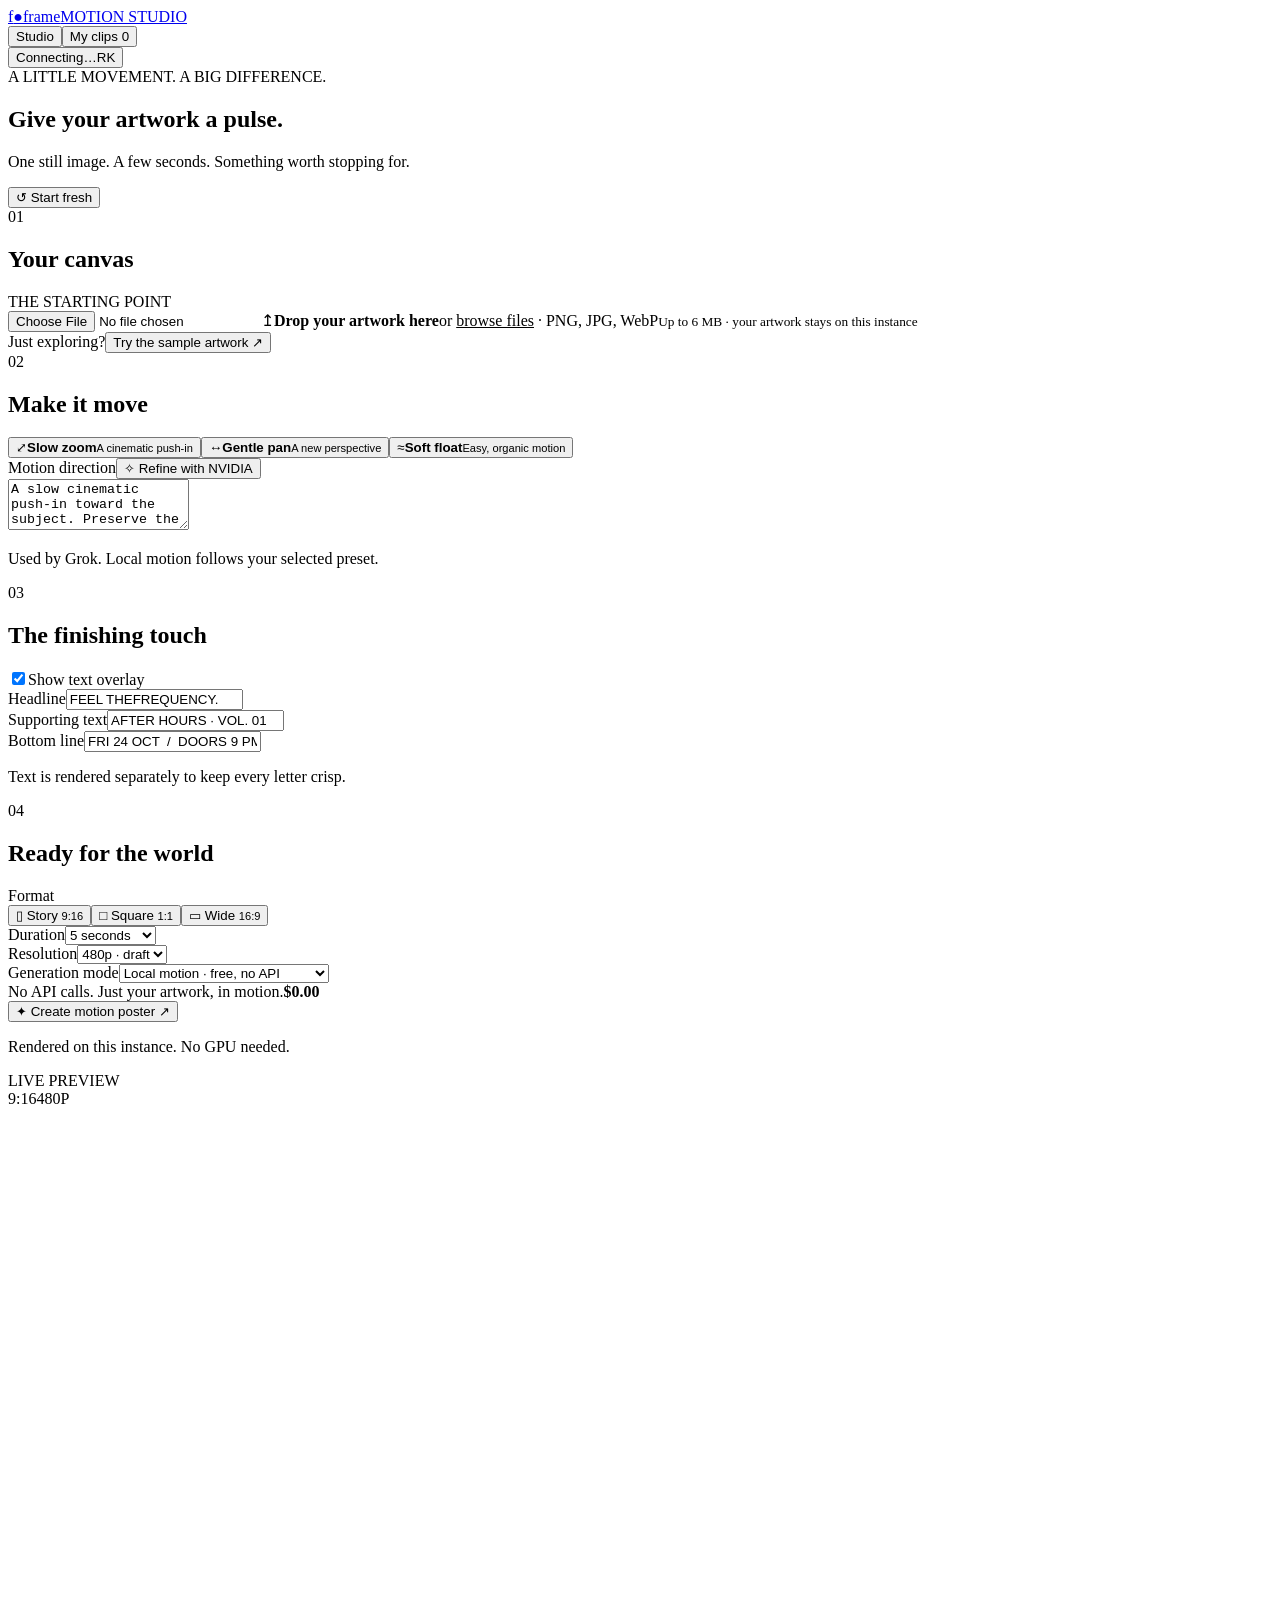
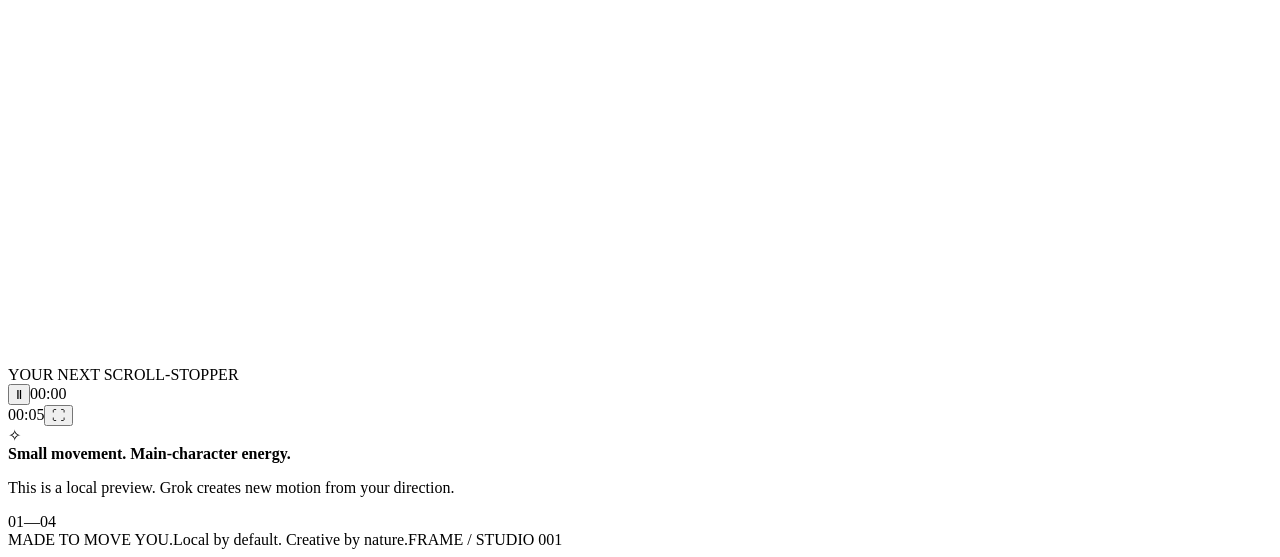
==== frontend/index.html @ 763b008d "Build Frame motion poster editor with local MP4 rendering and hosted AI providers" ====
<!doctype html>
<html lang="en">
<head><meta charset="UTF-8"><meta name="viewport" content="width=device-width,initial-scale=1"><meta name="theme-color" content="#f7f6f2"><title>Frame — Motion Poster Studio</title><link rel="stylesheet" href="/style.css"></head>
<body>
<header class="topbar"><a class="brand" href="/" aria-label="Frame home"><span class="brand-mark">f<span>●</span></span>frame<span class="brand-caption">MOTION STUDIO</span></a><nav aria-label="Main"><button class="nav active" data-tab="studio">Studio</button><button class="nav" data-tab="library">My clips <span id="clip-count">0</span></button></nav><button class="connection" id="connection"><span class="dot"></span><span id="connection-label">Connecting…</span><span class="avatar">RK</span></button></header>
<main>
<section id="studio-view">
<div class="page-heading"><div><div class="eyebrow">A LITTLE MOVEMENT. A BIG DIFFERENCE.</div><h1>Give your artwork a pulse<span>.</span></h1><p>One still image. A few seconds. Something worth stopping for.</p></div><button class="text-button" id="reset">↺ <span>Start fresh</span></button></div>
<div class="workspace">
<aside class="controls">
<section class="control-section"><div class="section-title"><span class="step">01</span><h2>Your canvas</h2><span class="small-label">THE STARTING POINT</span></div><label class="upload" id="dropzone" tabindex="0"><input type="file" id="upload" accept="image/png,image/jpeg,image/webp"><span class="upload-icon">↥</span><strong>Drop your artwork here</strong><span>or <u>browse files</u> · PNG, JPG, WebP</span><small id="upload-name">Up to 6 MB · your artwork stays on this instance</small></label><div class="sample-row"><span>Just exploring?</span><button id="sample">Try the sample artwork ↗</button></div></section>
<section class="control-section"><div class="section-title"><span class="step">02</span><h2>Make it move</h2></div><div class="presets" role="group" aria-label="Motion style"><button class="preset selected" data-preset="zoom"><span class="preset-icon">⤢</span><strong>Slow zoom</strong><small>A cinematic push-in</small></button><button class="preset" data-preset="pan"><span class="preset-icon">↔</span><strong>Gentle pan</strong><small>A new perspective</small></button><button class="preset" data-preset="float"><span class="preset-icon">≈</span><strong>Soft float</strong><small>Easy, organic motion</small></button></div><div class="label-row"><label for="prompt">Motion direction</label><button class="ai-button" id="improve">✧ Refine with NVIDIA</button></div><textarea id="prompt" rows="3" maxlength="2000">A slow cinematic push-in toward the subject. Preserve the artwork, original colors, and composition. Smooth, subtle motion. No new text or objects.</textarea><p class="field-note">Used by Grok. Local motion follows your selected preset.</p></section>
<section class="control-section"><div class="section-title"><span class="step">03</span><h2>The finishing touch</h2><label class="switch"><input type="checkbox" id="show-text" checked><span></span><span class="sr-only">Show text overlay</span></label></div><div id="text-fields"><label for="headline">Headline</label><input id="headline" maxlength="70" value="FEEL THE&#10;FREQUENCY."><div class="two-fields"><div><label for="subtitle">Supporting text</label><input id="subtitle" maxlength="90" value="AFTER HOURS · VOL. 01"></div><div><label for="footer">Bottom line</label><input id="footer" maxlength="90" value="FRI 24 OCT  /  DOORS 9 PM"></div></div></div><p class="field-note">Text is rendered separately to keep every letter crisp.</p></section>
<section class="control-section export-section"><div class="section-title"><span class="step">04</span><h2>Ready for the world</h2></div><label>Format</label><div class="segments" id="aspect"><button data-value="9:16" class="selected">▯ Story <small>9:16</small></button><button data-value="1:1">□ Square <small>1:1</small></button><button data-value="16:9">▭ Wide <small>16:9</small></button></div><div class="two-fields"><div><label for="duration">Duration</label><select id="duration"><option value="5">5 seconds</option><option value="10">10 seconds</option><option value="15">15 seconds</option></select></div><div><label for="resolution">Resolution</label><select id="resolution"><option value="480p">480p · draft</option><option value="720p">720p · HD</option></select></div></div><label for="mode">Generation mode</label><select id="mode"><option value="local">Local motion · free, no API</option><option value="grok">Grok Imagine · uses API credits</option></select><div class="cost-line"><span id="cost-description">No API calls. Just your artwork, in motion.</span><strong id="cost">$0.00</strong></div><button class="generate" id="generate"><span>✦</span> Create motion poster <span>↗</span></button><p class="privacy-note" id="mode-note">Rendered on this instance. No GPU needed.</p></section>
</aside>
<section class="preview-area" aria-label="Poster preview"><div class="preview-toolbar"><span><span class="dot coral"></span> LIVE PREVIEW</span><div><span id="preview-aspect">9:16</span><span class="toolbar-divider"></span><span id="preview-resolution">480P</span></div></div><div class="stage" id="stage"><div class="canvas-wrap"><canvas id="preview" width="480" height="854" aria-label="Animated poster preview"></canvas><div class="poster-label">YOUR NEXT SCROLL-STOPPER</div></div></div><div class="playbar"><button id="play" aria-label="Pause preview">Ⅱ</button><span id="current-time">00:00</span><div class="timeline"><div id="timeline-progress"></div><i></i><i></i><i></i><i></i></div><span id="total-time">00:05</span><button id="fullscreen" aria-label="Fullscreen preview">⛶</button></div><div class="preview-caption"><span class="caption-icon">✧</span><div><strong>Small movement. Main-character energy.</strong><p>This is a local preview. Grok creates new motion from your direction.</p></div><span class="caption-number">01—04</span></div><div id="job-panel" class="job-panel" hidden><div class="job-top"><strong id="job-title">Creating your clip</strong><span id="job-percent">0%</span></div><progress id="job-progress" max="100" value="0"></progress><p id="job-message" role="status"></p><video id="result-video" controls playsinline hidden></video><a class="download" id="download" hidden>↓ Download MP4</a></div></section>
</div><footer class="page-footer"><span>MADE TO MOVE YOU.</span><span>Local by default. Creative by nature.</span><span>FRAME / STUDIO 001</span></footer>
</section>
<section id="library-view" hidden><div class="page-heading"><div><div class="eyebrow">YOUR IDEAS, IN MOTION</div><h1>On the record<span>.</span></h1><p>Your exports live here, saved on this instance.</p></div><button class="generate small" id="new-clip">+ Create a poster</button></div><div id="clip-library" class="clip-library"></div></section>
</main>
<dialog id="settings"><form method="dialog"><button class="dialog-close" aria-label="Close">×</button></form><div class="eyebrow">STUDIO CONNECTIONS</div><h2>Behind the movement.</h2><div id="settings-details"></div><p>Keys live in the server’s <code>.env</code>, never in your browser or GitHub. Restart the service after changing them.</p><p>Grok app limits do not establish free API access. Any promotional credits are managed in your xAI account.</p></dialog>
<dialog id="confirm"><div class="eyebrow">BEFORE WE ROLL</div><h2>Generate with Grok?</h2><p>Your artwork and motion direction will be sent to xAI. Text overlays stay on this instance.</p><div class="confirm-cost"><span>Estimated API cost</span><strong id="confirm-price"></strong></div><p>This estimate includes one image input. It uses your account credits; a free API allowance is not verified. Provider billing is authoritative.</p><div class="dialog-actions"><button id="cancel-generate" class="text-button">Keep editing</button><button id="confirm-generate" class="generate small">Generate clip ↗</button></div></dialog>
<dialog id="brief-dialog"><div class="eyebrow">NVIDIA CREATIVE ASSIST</div><h2>Set the scene.</h2><p>Describe your artwork so NVIDIA can write a motion direction. This sends your description, not your image.</p><label for="brief">What’s in the artwork?</label><textarea id="brief" rows="3" maxlength="1000" placeholder="A chrome sculpture on a warm orange background…"></textarea><div class="dialog-actions"><button id="cancel-brief" class="text-button">Cancel</button><button id="submit-brief" class="generate small">Refine direction ✧</button></div></dialog>
<div id="toast" role="status" hidden></div><script type="module" src="/app.js"></script>
</body></html>
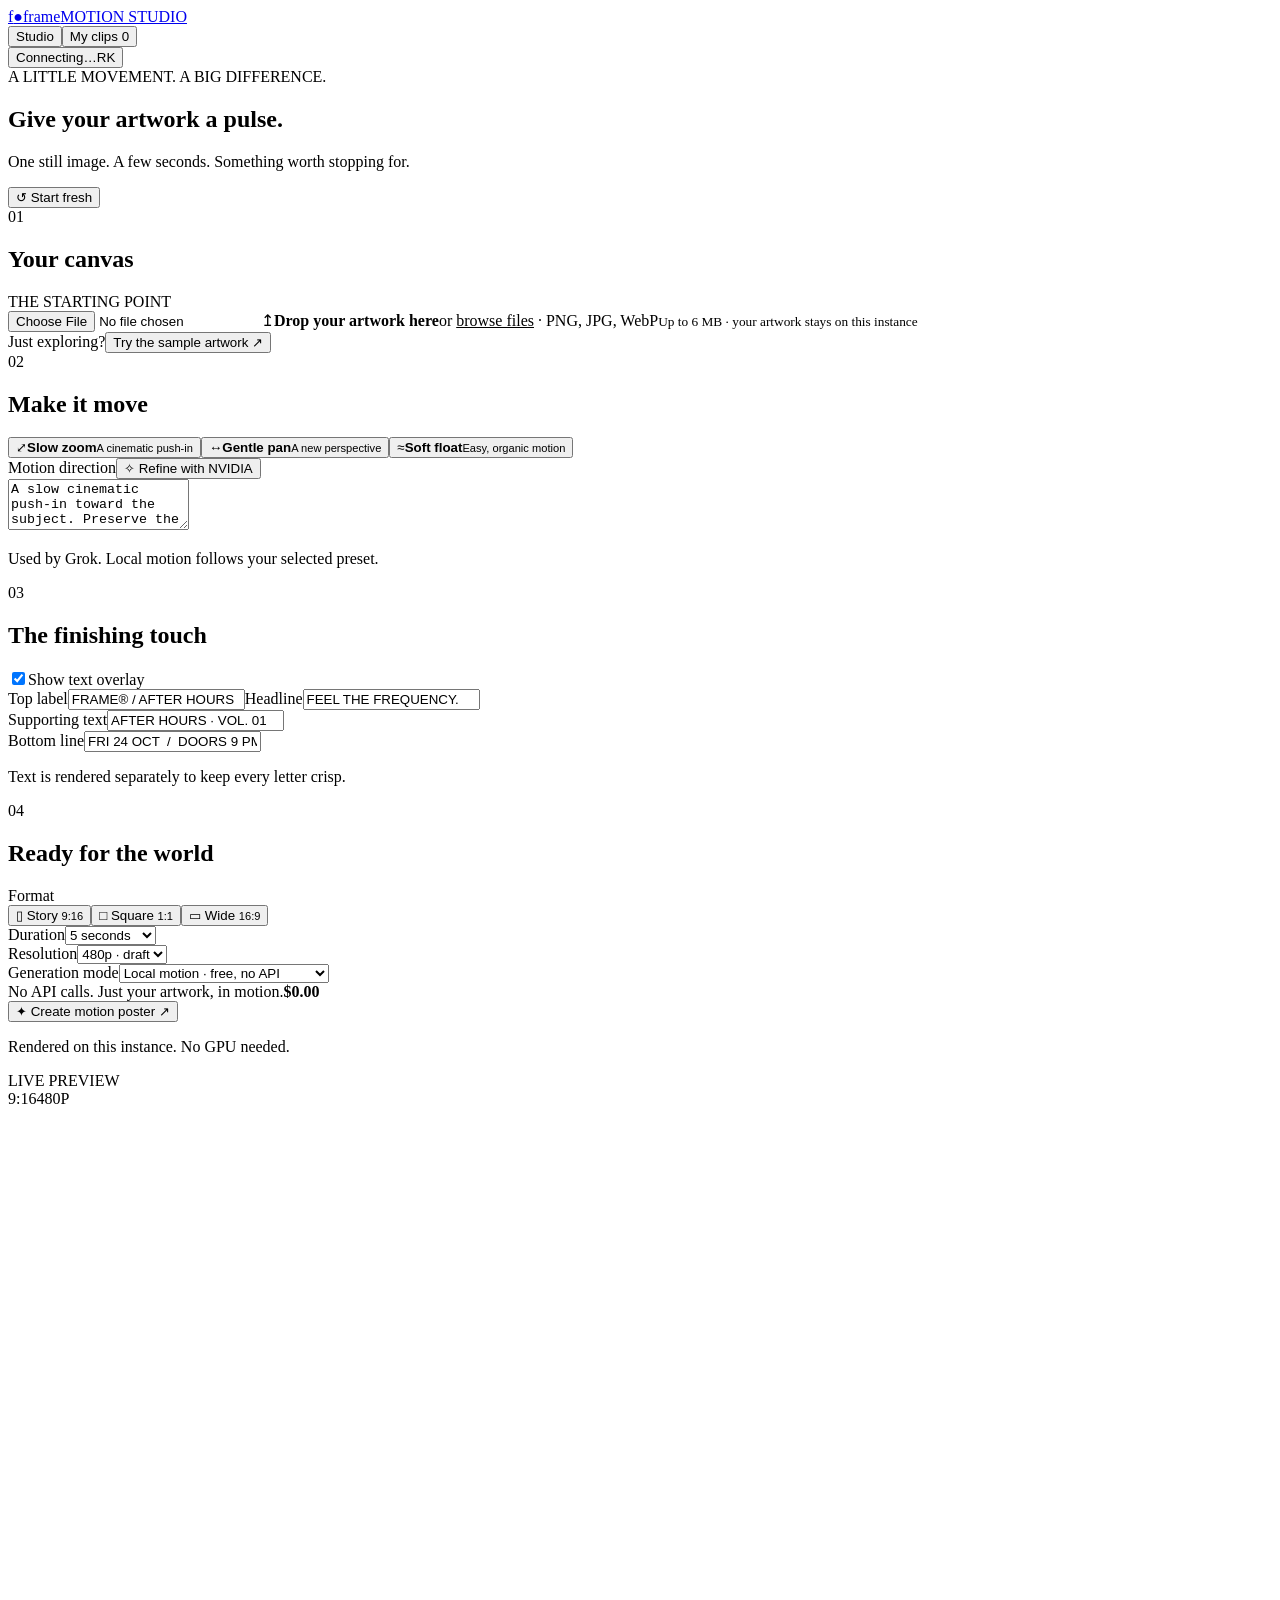
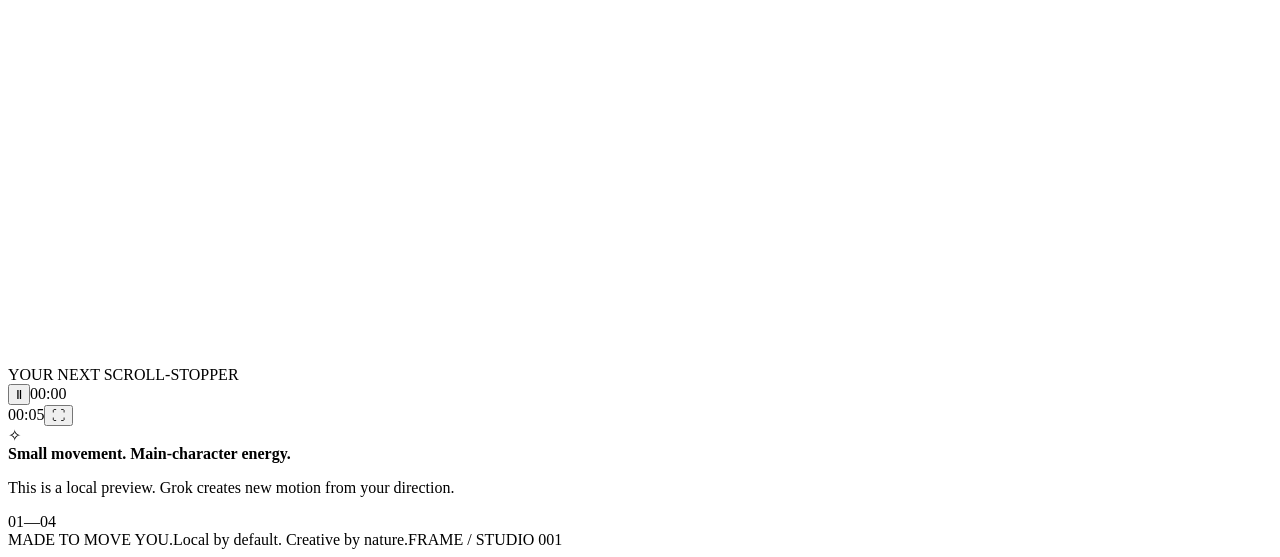
==== commit 7347c7d0: "Polish adaptive poster typography and document verified local workflow" ====
--- a/frontend/index.html
+++ b/frontend/index.html
@@ -10,7 +10,7 @@
 <aside class="controls">
 <section class="control-section"><div class="section-title"><span class="step">01</span><h2>Your canvas</h2><span class="small-label">THE STARTING POINT</span></div><label class="upload" id="dropzone" tabindex="0"><input type="file" id="upload" accept="image/png,image/jpeg,image/webp"><span class="upload-icon">↥</span><strong>Drop your artwork here</strong><span>or <u>browse files</u> · PNG, JPG, WebP</span><small id="upload-name">Up to 6 MB · your artwork stays on this instance</small></label><div class="sample-row"><span>Just exploring?</span><button id="sample">Try the sample artwork ↗</button></div></section>
 <section class="control-section"><div class="section-title"><span class="step">02</span><h2>Make it move</h2></div><div class="presets" role="group" aria-label="Motion style"><button class="preset selected" data-preset="zoom"><span class="preset-icon">⤢</span><strong>Slow zoom</strong><small>A cinematic push-in</small></button><button class="preset" data-preset="pan"><span class="preset-icon">↔</span><strong>Gentle pan</strong><small>A new perspective</small></button><button class="preset" data-preset="float"><span class="preset-icon">≈</span><strong>Soft float</strong><small>Easy, organic motion</small></button></div><div class="label-row"><label for="prompt">Motion direction</label><button class="ai-button" id="improve">✧ Refine with NVIDIA</button></div><textarea id="prompt" rows="3" maxlength="2000">A slow cinematic push-in toward the subject. Preserve the artwork, original colors, and composition. Smooth, subtle motion. No new text or objects.</textarea><p class="field-note">Used by Grok. Local motion follows your selected preset.</p></section>
-<section class="control-section"><div class="section-title"><span class="step">03</span><h2>The finishing touch</h2><label class="switch"><input type="checkbox" id="show-text" checked><span></span><span class="sr-only">Show text overlay</span></label></div><div id="text-fields"><label for="headline">Headline</label><input id="headline" maxlength="70" value="FEEL THE&#10;FREQUENCY."><div class="two-fields"><div><label for="subtitle">Supporting text</label><input id="subtitle" maxlength="90" value="AFTER HOURS · VOL. 01"></div><div><label for="footer">Bottom line</label><input id="footer" maxlength="90" value="FRI 24 OCT  /  DOORS 9 PM"></div></div></div><p class="field-note">Text is rendered separately to keep every letter crisp.</p></section>
+<section class="control-section"><div class="section-title"><span class="step">03</span><h2>The finishing touch</h2><label class="switch"><input type="checkbox" id="show-text" checked><span></span><span class="sr-only">Show text overlay</span></label></div><div id="text-fields"><label for="topline">Top label</label><input id="topline" maxlength="70" value="FRAME® / AFTER HOURS"><label class="spaced-label" for="headline">Headline</label><input id="headline" maxlength="70" value="FEEL THE FREQUENCY."><div class="two-fields"><div><label for="subtitle">Supporting text</label><input id="subtitle" maxlength="90" value="AFTER HOURS · VOL. 01"></div><div><label for="footer">Bottom line</label><input id="footer" maxlength="90" value="FRI 24 OCT  /  DOORS 9 PM"></div></div></div><p class="field-note">Text is rendered separately to keep every letter crisp.</p></section>
 <section class="control-section export-section"><div class="section-title"><span class="step">04</span><h2>Ready for the world</h2></div><label>Format</label><div class="segments" id="aspect"><button data-value="9:16" class="selected">▯ Story <small>9:16</small></button><button data-value="1:1">□ Square <small>1:1</small></button><button data-value="16:9">▭ Wide <small>16:9</small></button></div><div class="two-fields"><div><label for="duration">Duration</label><select id="duration"><option value="5">5 seconds</option><option value="10">10 seconds</option><option value="15">15 seconds</option></select></div><div><label for="resolution">Resolution</label><select id="resolution"><option value="480p">480p · draft</option><option value="720p">720p · HD</option></select></div></div><label for="mode">Generation mode</label><select id="mode"><option value="local">Local motion · free, no API</option><option value="grok">Grok Imagine · uses API credits</option></select><div class="cost-line"><span id="cost-description">No API calls. Just your artwork, in motion.</span><strong id="cost">$0.00</strong></div><button class="generate" id="generate"><span>✦</span> Create motion poster <span>↗</span></button><p class="privacy-note" id="mode-note">Rendered on this instance. No GPU needed.</p></section>
 </aside>
 <section class="preview-area" aria-label="Poster preview"><div class="preview-toolbar"><span><span class="dot coral"></span> LIVE PREVIEW</span><div><span id="preview-aspect">9:16</span><span class="toolbar-divider"></span><span id="preview-resolution">480P</span></div></div><div class="stage" id="stage"><div class="canvas-wrap"><canvas id="preview" width="480" height="854" aria-label="Animated poster preview"></canvas><div class="poster-label">YOUR NEXT SCROLL-STOPPER</div></div></div><div class="playbar"><button id="play" aria-label="Pause preview">Ⅱ</button><span id="current-time">00:00</span><div class="timeline"><div id="timeline-progress"></div><i></i><i></i><i></i><i></i></div><span id="total-time">00:05</span><button id="fullscreen" aria-label="Fullscreen preview">⛶</button></div><div class="preview-caption"><span class="caption-icon">✧</span><div><strong>Small movement. Main-character energy.</strong><p>This is a local preview. Grok creates new motion from your direction.</p></div><span class="caption-number">01—04</span></div><div id="job-panel" class="job-panel" hidden><div class="job-top"><strong id="job-title">Creating your clip</strong><span id="job-percent">0%</span></div><progress id="job-progress" max="100" value="0"></progress><p id="job-message" role="status"></p><video id="result-video" controls playsinline hidden></video><a class="download" id="download" hidden>↓ Download MP4</a></div></section>
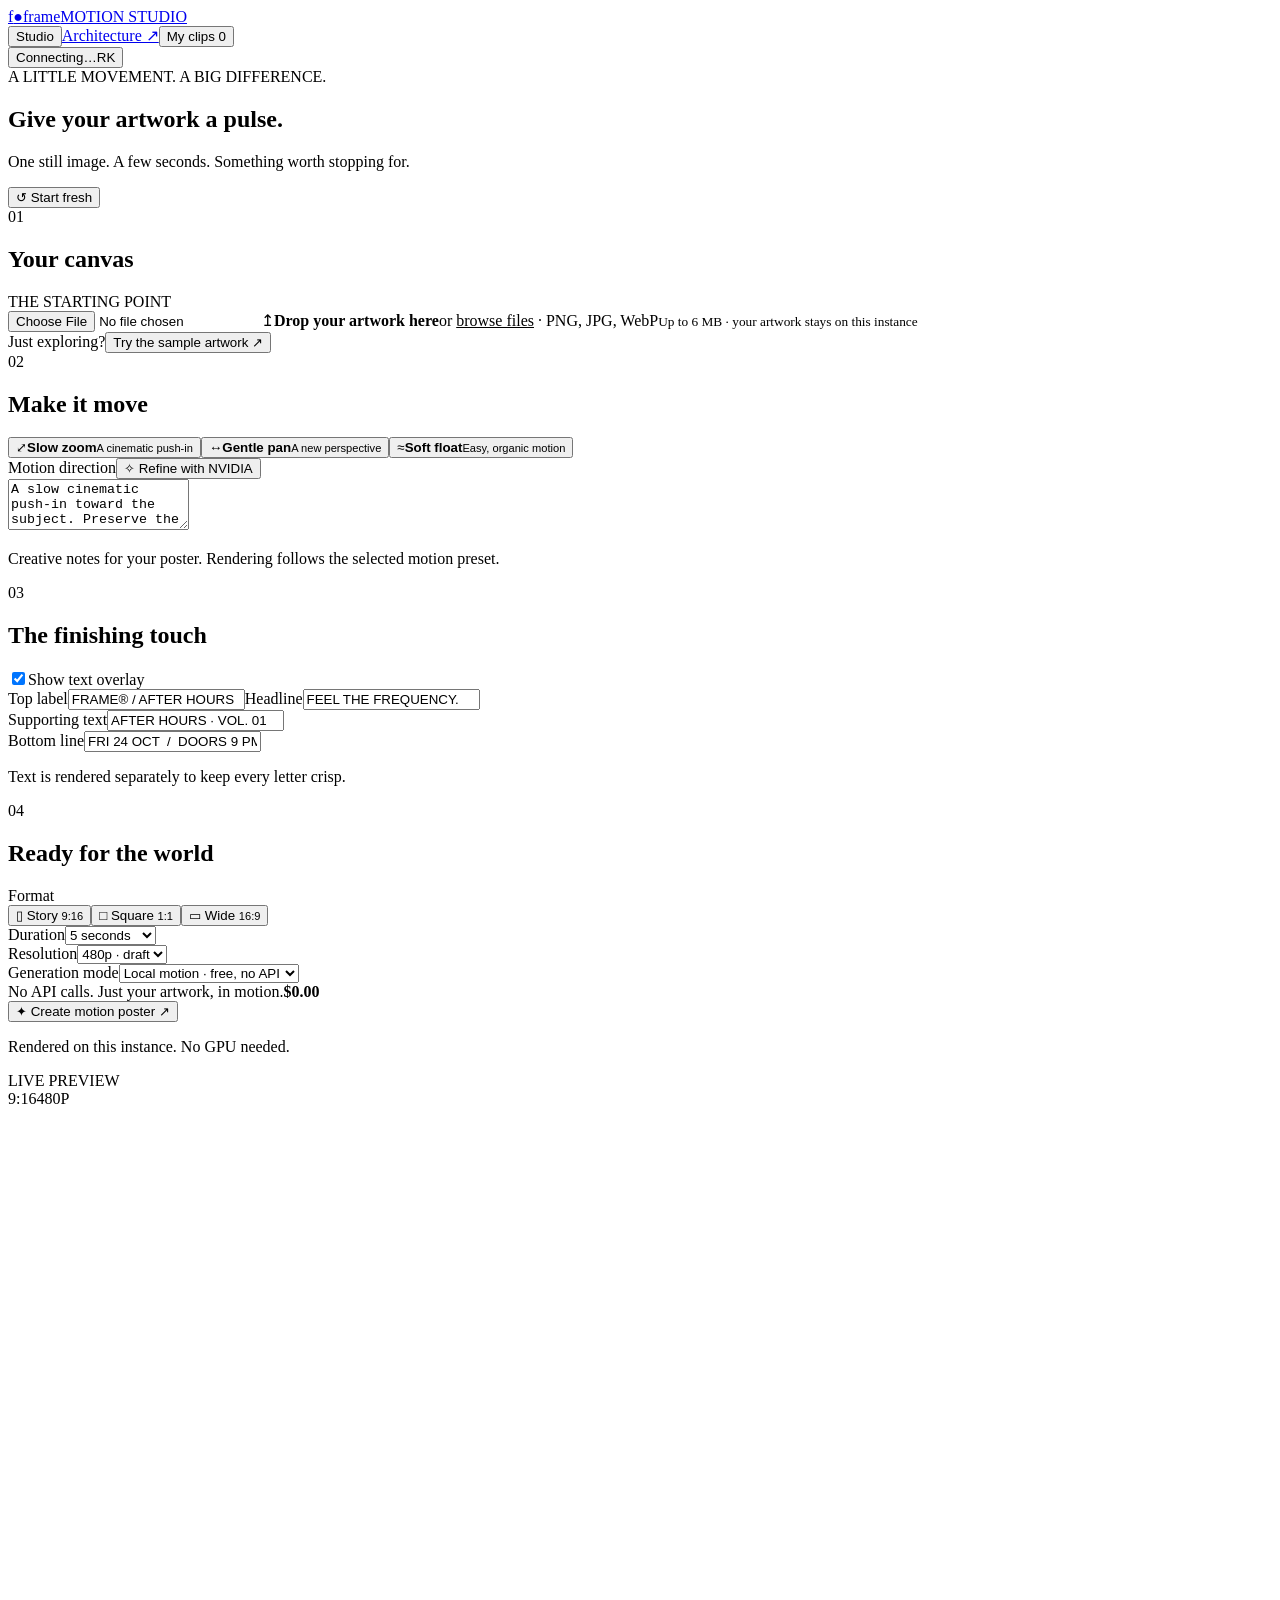
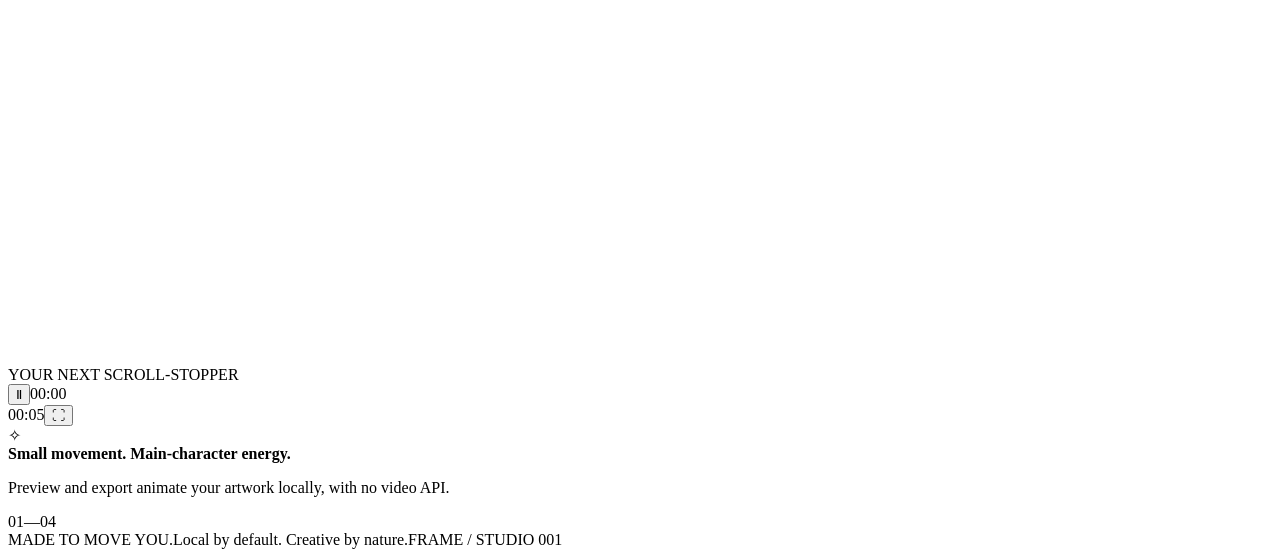
==== commit 8f0f278b: "Add interactive architecture learning guide and enforce local-only video rendering" ====
--- a/frontend/index.html
+++ b/frontend/index.html
@@ -2,24 +2,23 @@
 <html lang="en">
 <head><meta charset="UTF-8"><meta name="viewport" content="width=device-width,initial-scale=1"><meta name="theme-color" content="#f7f6f2"><title>Frame — Motion Poster Studio</title><link rel="stylesheet" href="/style.css"></head>
 <body>
-<header class="topbar"><a class="brand" href="/" aria-label="Frame home"><span class="brand-mark">f<span>●</span></span>frame<span class="brand-caption">MOTION STUDIO</span></a><nav aria-label="Main"><button class="nav active" data-tab="studio">Studio</button><button class="nav" data-tab="library">My clips <span id="clip-count">0</span></button></nav><button class="connection" id="connection"><span class="dot"></span><span id="connection-label">Connecting…</span><span class="avatar">RK</span></button></header>
+<header class="topbar"><a class="brand" href="/" aria-label="Frame home"><span class="brand-mark">f<span>●</span></span>frame<span class="brand-caption">MOTION STUDIO</span></a><nav aria-label="Main"><button class="nav active" data-tab="studio">Studio</button><a class="nav guide-link" href="/architecture.html">Architecture ↗</a><button class="nav" data-tab="library">My clips <span id="clip-count">0</span></button></nav><button class="connection" id="connection"><span class="dot"></span><span id="connection-label">Connecting…</span><span class="avatar">RK</span></button></header>
 <main>
 <section id="studio-view">
 <div class="page-heading"><div><div class="eyebrow">A LITTLE MOVEMENT. A BIG DIFFERENCE.</div><h1>Give your artwork a pulse<span>.</span></h1><p>One still image. A few seconds. Something worth stopping for.</p></div><button class="text-button" id="reset">↺ <span>Start fresh</span></button></div>
 <div class="workspace">
 <aside class="controls">
 <section class="control-section"><div class="section-title"><span class="step">01</span><h2>Your canvas</h2><span class="small-label">THE STARTING POINT</span></div><label class="upload" id="dropzone" tabindex="0"><input type="file" id="upload" accept="image/png,image/jpeg,image/webp"><span class="upload-icon">↥</span><strong>Drop your artwork here</strong><span>or <u>browse files</u> · PNG, JPG, WebP</span><small id="upload-name">Up to 6 MB · your artwork stays on this instance</small></label><div class="sample-row"><span>Just exploring?</span><button id="sample">Try the sample artwork ↗</button></div></section>
-<section class="control-section"><div class="section-title"><span class="step">02</span><h2>Make it move</h2></div><div class="presets" role="group" aria-label="Motion style"><button class="preset selected" data-preset="zoom"><span class="preset-icon">⤢</span><strong>Slow zoom</strong><small>A cinematic push-in</small></button><button class="preset" data-preset="pan"><span class="preset-icon">↔</span><strong>Gentle pan</strong><small>A new perspective</small></button><button class="preset" data-preset="float"><span class="preset-icon">≈</span><strong>Soft float</strong><small>Easy, organic motion</small></button></div><div class="label-row"><label for="prompt">Motion direction</label><button class="ai-button" id="improve">✧ Refine with NVIDIA</button></div><textarea id="prompt" rows="3" maxlength="2000">A slow cinematic push-in toward the subject. Preserve the artwork, original colors, and composition. Smooth, subtle motion. No new text or objects.</textarea><p class="field-note">Used by Grok. Local motion follows your selected preset.</p></section>
+<section class="control-section"><div class="section-title"><span class="step">02</span><h2>Make it move</h2></div><div class="presets" role="group" aria-label="Motion style"><button class="preset selected" data-preset="zoom"><span class="preset-icon">⤢</span><strong>Slow zoom</strong><small>A cinematic push-in</small></button><button class="preset" data-preset="pan"><span class="preset-icon">↔</span><strong>Gentle pan</strong><small>A new perspective</small></button><button class="preset" data-preset="float"><span class="preset-icon">≈</span><strong>Soft float</strong><small>Easy, organic motion</small></button></div><div class="label-row"><label for="prompt">Motion direction</label><button class="ai-button" id="improve">✧ Refine with NVIDIA</button></div><textarea id="prompt" rows="3" maxlength="2000">A slow cinematic push-in toward the subject. Preserve the artwork, original colors, and composition. Smooth, subtle motion. No new text or objects.</textarea><p class="field-note">Creative notes for your poster. Rendering follows the selected motion preset.</p></section>
 <section class="control-section"><div class="section-title"><span class="step">03</span><h2>The finishing touch</h2><label class="switch"><input type="checkbox" id="show-text" checked><span></span><span class="sr-only">Show text overlay</span></label></div><div id="text-fields"><label for="topline">Top label</label><input id="topline" maxlength="70" value="FRAME® / AFTER HOURS"><label class="spaced-label" for="headline">Headline</label><input id="headline" maxlength="70" value="FEEL THE FREQUENCY."><div class="two-fields"><div><label for="subtitle">Supporting text</label><input id="subtitle" maxlength="90" value="AFTER HOURS · VOL. 01"></div><div><label for="footer">Bottom line</label><input id="footer" maxlength="90" value="FRI 24 OCT  /  DOORS 9 PM"></div></div></div><p class="field-note">Text is rendered separately to keep every letter crisp.</p></section>
-<section class="control-section export-section"><div class="section-title"><span class="step">04</span><h2>Ready for the world</h2></div><label>Format</label><div class="segments" id="aspect"><button data-value="9:16" class="selected">▯ Story <small>9:16</small></button><button data-value="1:1">□ Square <small>1:1</small></button><button data-value="16:9">▭ Wide <small>16:9</small></button></div><div class="two-fields"><div><label for="duration">Duration</label><select id="duration"><option value="5">5 seconds</option><option value="10">10 seconds</option><option value="15">15 seconds</option></select></div><div><label for="resolution">Resolution</label><select id="resolution"><option value="480p">480p · draft</option><option value="720p">720p · HD</option></select></div></div><label for="mode">Generation mode</label><select id="mode"><option value="local">Local motion · free, no API</option><option value="grok">Grok Imagine · uses API credits</option></select><div class="cost-line"><span id="cost-description">No API calls. Just your artwork, in motion.</span><strong id="cost">$0.00</strong></div><button class="generate" id="generate"><span>✦</span> Create motion poster <span>↗</span></button><p class="privacy-note" id="mode-note">Rendered on this instance. No GPU needed.</p></section>
+<section class="control-section export-section"><div class="section-title"><span class="step">04</span><h2>Ready for the world</h2></div><label>Format</label><div class="segments" id="aspect"><button data-value="9:16" class="selected">▯ Story <small>9:16</small></button><button data-value="1:1">□ Square <small>1:1</small></button><button data-value="16:9">▭ Wide <small>16:9</small></button></div><div class="two-fields"><div><label for="duration">Duration</label><select id="duration"><option value="5">5 seconds</option><option value="10">10 seconds</option><option value="15">15 seconds</option></select></div><div><label for="resolution">Resolution</label><select id="resolution"><option value="480p">480p · draft</option><option value="720p">720p · HD</option></select></div></div><label for="mode">Generation mode</label><select id="mode"><option value="local">Local motion · free, no API</option></select><div class="cost-line"><span id="cost-description">No API calls. Just your artwork, in motion.</span><strong id="cost">$0.00</strong></div><button class="generate" id="generate"><span>✦</span> Create motion poster <span>↗</span></button><p class="privacy-note" id="mode-note">Rendered on this instance. No GPU needed.</p></section>
 </aside>
-<section class="preview-area" aria-label="Poster preview"><div class="preview-toolbar"><span><span class="dot coral"></span> LIVE PREVIEW</span><div><span id="preview-aspect">9:16</span><span class="toolbar-divider"></span><span id="preview-resolution">480P</span></div></div><div class="stage" id="stage"><div class="canvas-wrap"><canvas id="preview" width="480" height="854" aria-label="Animated poster preview"></canvas><div class="poster-label">YOUR NEXT SCROLL-STOPPER</div></div></div><div class="playbar"><button id="play" aria-label="Pause preview">Ⅱ</button><span id="current-time">00:00</span><div class="timeline"><div id="timeline-progress"></div><i></i><i></i><i></i><i></i></div><span id="total-time">00:05</span><button id="fullscreen" aria-label="Fullscreen preview">⛶</button></div><div class="preview-caption"><span class="caption-icon">✧</span><div><strong>Small movement. Main-character energy.</strong><p>This is a local preview. Grok creates new motion from your direction.</p></div><span class="caption-number">01—04</span></div><div id="job-panel" class="job-panel" hidden><div class="job-top"><strong id="job-title">Creating your clip</strong><span id="job-percent">0%</span></div><progress id="job-progress" max="100" value="0"></progress><p id="job-message" role="status"></p><video id="result-video" controls playsinline hidden></video><a class="download" id="download" hidden>↓ Download MP4</a></div></section>
+<section class="preview-area" aria-label="Poster preview"><div class="preview-toolbar"><span><span class="dot coral"></span> LIVE PREVIEW</span><div><span id="preview-aspect">9:16</span><span class="toolbar-divider"></span><span id="preview-resolution">480P</span></div></div><div class="stage" id="stage"><div class="canvas-wrap"><canvas id="preview" width="480" height="854" aria-label="Animated poster preview"></canvas><div class="poster-label">YOUR NEXT SCROLL-STOPPER</div></div></div><div class="playbar"><button id="play" aria-label="Pause preview">Ⅱ</button><span id="current-time">00:00</span><div class="timeline"><div id="timeline-progress"></div><i></i><i></i><i></i><i></i></div><span id="total-time">00:05</span><button id="fullscreen" aria-label="Fullscreen preview">⛶</button></div><div class="preview-caption"><span class="caption-icon">✧</span><div><strong>Small movement. Main-character energy.</strong><p>Preview and export animate your artwork locally, with no video API.</p></div><span class="caption-number">01—04</span></div><div id="job-panel" class="job-panel" hidden><div class="job-top"><strong id="job-title">Creating your clip</strong><span id="job-percent">0%</span></div><progress id="job-progress" max="100" value="0"></progress><p id="job-message" role="status"></p><video id="result-video" controls playsinline hidden></video><a class="download" id="download" hidden>↓ Download MP4</a></div></section>
 </div><footer class="page-footer"><span>MADE TO MOVE YOU.</span><span>Local by default. Creative by nature.</span><span>FRAME / STUDIO 001</span></footer>
 </section>
 <section id="library-view" hidden><div class="page-heading"><div><div class="eyebrow">YOUR IDEAS, IN MOTION</div><h1>On the record<span>.</span></h1><p>Your exports live here, saved on this instance.</p></div><button class="generate small" id="new-clip">+ Create a poster</button></div><div id="clip-library" class="clip-library"></div></section>
 </main>
-<dialog id="settings"><form method="dialog"><button class="dialog-close" aria-label="Close">×</button></form><div class="eyebrow">STUDIO CONNECTIONS</div><h2>Behind the movement.</h2><div id="settings-details"></div><p>Keys live in the server’s <code>.env</code>, never in your browser or GitHub. Restart the service after changing them.</p><p>Grok app limits do not establish free API access. Any promotional credits are managed in your xAI account.</p></dialog>
-<dialog id="confirm"><div class="eyebrow">BEFORE WE ROLL</div><h2>Generate with Grok?</h2><p>Your artwork and motion direction will be sent to xAI. Text overlays stay on this instance.</p><div class="confirm-cost"><span>Estimated API cost</span><strong id="confirm-price"></strong></div><p>This estimate includes one image input. It uses your account credits; a free API allowance is not verified. Provider billing is authoritative.</p><div class="dialog-actions"><button id="cancel-generate" class="text-button">Keep editing</button><button id="confirm-generate" class="generate small">Generate clip ↗</button></div></dialog>
+<dialog id="settings"><form method="dialog"><button class="dialog-close" aria-label="Close">×</button></form><div class="eyebrow">STUDIO CONNECTIONS</div><h2>Behind the movement.</h2><div id="settings-details"></div><p>Keys live in the server’s <code>.env</code>, never in your browser or GitHub. Restart the service after changing them.</p><p>Video rendering is local only. Optional NVIDIA prompt assistance uses its own account quota and is separate from rendering.</p></dialog>
 <dialog id="brief-dialog"><div class="eyebrow">NVIDIA CREATIVE ASSIST</div><h2>Set the scene.</h2><p>Describe your artwork so NVIDIA can write a motion direction. This sends your description, not your image.</p><label for="brief">What’s in the artwork?</label><textarea id="brief" rows="3" maxlength="1000" placeholder="A chrome sculpture on a warm orange background…"></textarea><div class="dialog-actions"><button id="cancel-brief" class="text-button">Cancel</button><button id="submit-brief" class="generate small">Refine direction ✧</button></div></dialog>
 <div id="toast" role="status" hidden></div><script type="module" src="/app.js"></script>
 </body></html>
